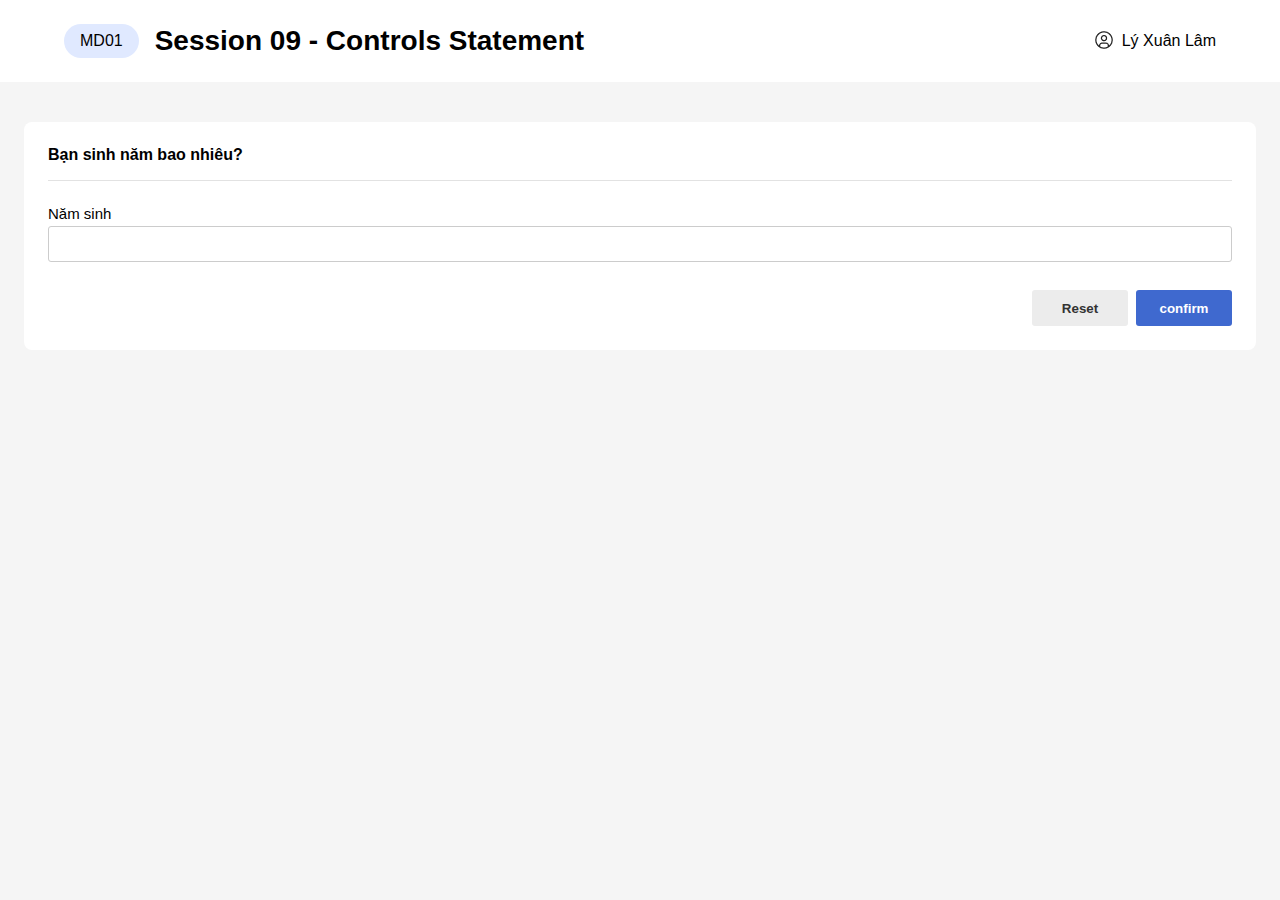
==== Module 01/Session 09 - Controls Statement/index.html @ 0c4fa776 "home work session 8" ====
<!DOCTYPE html>
<html lang="en">
<head>
    <meta charset="UTF-8">
    <meta name="viewport" content="width=device-width, initial-scale=1.0">
    <title>Document</title>
    <link href="./css/style.css" rel="stylesheet">
    <link href="./css/component.css" rel="stylesheet">
</head>
<body>
    <header class="module-info">
        <div class="session-name">
            <span>MD01</span>
            <h1>Session 09 - Controls Statement</h1>
        </div>
        <div class="student-info">
            <img src="./images/profile-ico.png">
            <span>Lý Xuân Lâm</span>
        </div>
    </header>

    <section class="container">
        <section class="box">
            <h1 class="box__header">Bạn sinh năm bao nhiêu?</h1>

            <form class="form">
                <div class="text-input-group">
                    <div>
                        <label for="physics">Năm sinh</label>
                        <input id="physics" class="text-input" type="number" />
                        <p class="error-message"></p>

                    </div>
                </div>
                <div class="button-group">
                    <button type="reset" id="reset1-btn" class="neutral-btn btn">Reset</button>
                    <button id="caculate-btn" class="primary-btn btn" type="button">confirm</button>
                </div>
            </form>
        </section>

    </section>
    
    <script src="./index.js"></script>
</body>
</html>
---- Module 01/Session 09 - Controls Statement/css/style.css ----
*{
    margin: 0;
    padding:0;
    box-sizing: border-box;
}

body{
    font-family: Arial, Helvetica, sans-serif;
    background-color: #f5f5f5;
}

.container{
    max-width: 1400px;
    margin: 0 auto;
    display: flex;
    justify-content: space-between;
    gap: 24px;
    padding: 0 24px;
}

.box{
    width: 100%;
    background-color: #fff;
    padding: 24px;
    border-radius: 8px;
    margin-bottom: 24px;
}

.box__header{
    padding-bottom: 16px;
    border-bottom: 1px solid #e2e2e2;
    margin-bottom: 24px;
    font-size: 16px;
}

.form{
    width: 100%;
    gap: 16px;
}

.text-input-group{
    display: flex;
    flex-direction: column;
    gap: 16px;
}

.text-input-group div{
    width: 100%;
}

.text-input-group .text-input{
    width: 100%;
}

.button-group{
    display: flex;
    justify-content: right;
    gap: 8px;
    margin-top: 20px;
}

.box__footer{
    border-top:1px solid #e2e2e2;
    padding-top: 8px;
    margin-top: 24px;
}

.box__footer li{
    display: inline-block;
    list-style:none;
    margin-right: 40px;
}

.box__footer li span{
    margin-left: 8px;
    font-weight: 700;
    font-size: 32px;
}

.box__footer li:first-child{
    margin-top: 0;
}
---- Module 01/Session 09 - Controls Statement/css/component.css ----
.module-info{
    background-color: #fff;
    padding:24px 64px;
    margin-bottom: 40px;
    display: flex;
    justify-content: space-between;
    align-items: center;
}

.session-name{
    display: flex;
    align-items: center;
    gap: 16px;
}

.session-name span{
    padding: 8px 16px;
    background-color: #E0E9FF;
    border-radius: 100px;

}

.session-name h1{
    font-size: 28px;
}

.student-info{
    display: flex;
    align-items: center;
    gap: 8px;
}

.student-info img{
    margin-bottom: 2px;
}

.btn{
    min-width: 96px;
    height: 36px;
    border: none;
    border-radius: 3px;
    cursor: pointer;
    font-weight: 600;
    color: #fff;
    transition: all 0.2s;
    padding:0 16px;
}

.primary-btn{
    background-color: #3F69CF;
}

.primary-btn:hover{
    background-color: #315CC4;
}

.secondary-btn{
    background-color: transparent;
    color: #335FCC;
    border: 1px solid #335FCC;
}

.secondary-btn:hover{
    background-color: #D6DFF5;
}

.neutral-btn{
    color: #333;
    background-color: #ececec;
}

.neutral-btn:hover{
    background-color: #e7e5e5;
}

.text-input{
    height: 36px;
    border-radius: 3px;
    padding: 0 16px;
    border: 1px solid #ccc;
}

label{
    display: block;
    margin-bottom: 4px;
    font-size: 15px;
}

.error-message{
    margin-top: 8px;
    font-size: 13px;
    color: rgb(172, 10, 10);
}
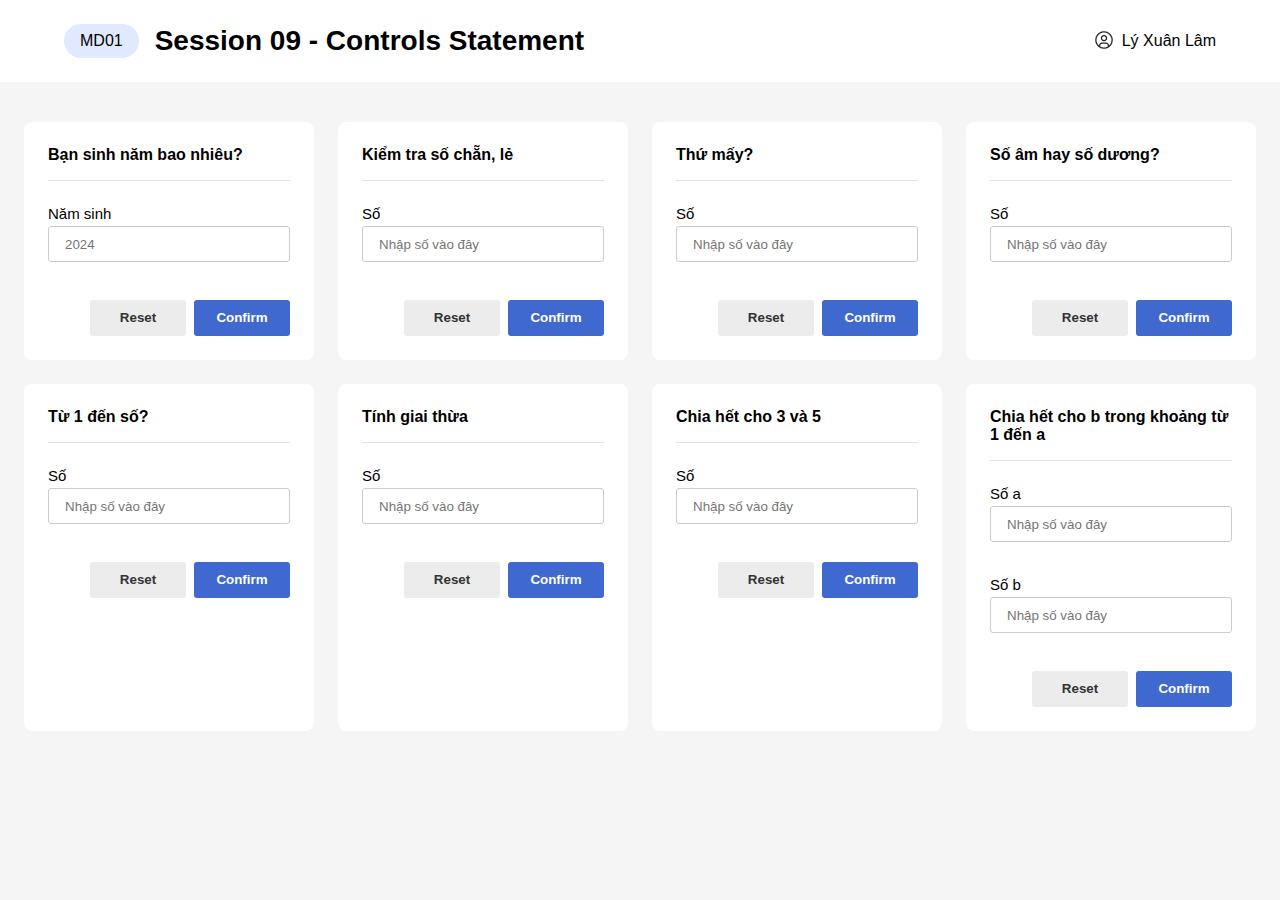
==== commit 1ae11f62: "homework session 9" ====
--- a/Module 01/Session 09 - Controls Statement/index.html
+++ b/Module 01/Session 09 - Controls Statement/index.html
@@ -22,25 +22,149 @@
     <section class="container">
         <section class="box">
             <h1 class="box__header">Bạn sinh năm bao nhiêu?</h1>
-
             <form class="form">
                 <div class="text-input-group">
                     <div>
-                        <label for="physics">Năm sinh</label>
-                        <input id="physics" class="text-input" type="number" />
-                        <p class="error-message"></p>
-
+                        <label for="birthday">Năm sinh</label>
+                        <input id="birthday" class="text-input" placeholder="2024" />
+                        <span class="message"></span>
                     </div>
                 </div>
                 <div class="button-group">
-                    <button type="reset" id="reset1-btn" class="neutral-btn btn">Reset</button>
-                    <button id="caculate-btn" class="primary-btn btn" type="button">confirm</button>
+                    <button id="reset-btn1" class="neutral-btn btn" type="reset">Reset</button>
+                    <button id="confirm-btn1" class="primary-btn btn" type="button">Confirm</button>
+                </div>
+            </form>
+        </section>
+
+        <section class="box">
+            <h1 class="box__header">Kiểm tra số chẵn, lẻ</h1>
+            <form class="form">
+                <div class="text-input-group">
+                    <div>
+                        <label for="number">Số</label>
+                        <input id="number" class="text-input" type="number" placeholder="Nhập số vào đây" />
+                        <span class="message"></span>
+                    </div>
+                </div>
+                <div class="button-group">
+                    <button id="reset-btn2" class="neutral-btn btn" type="reset">Reset</button>
+                    <button id="confirm-btn2" class="primary-btn btn" type="button">Confirm</button>
+                </div>
+            </form>
+        </section>
+
+        <section class="box">
+            <h1 class="box__header">Thứ mấy?</h1>
+            <form class="form">
+                <div class="text-input-group">
+                    <div>
+                        <label for="day">Số</label>
+                        <input id="day" class="text-input" type="number" placeholder="Nhập số vào đây" />
+                        <span class="message"></span>
+                    </div>
+                </div>
+                <div class="button-group">
+                    <button id="reset-btn3" class="neutral-btn btn" type="reset">Reset</button>
+                    <button id="confirm-btn3" class="primary-btn btn" type="button">Confirm</button>
+                </div>
+            </form>
+        </section>
+
+        <section class="box">
+            <h1 class="box__header">Số âm hay số dương?</h1>
+            <form class="form">
+                <div class="text-input-group">
+                    <div>
+                        <label for="number2">Số</label>
+                        <input id="number2" class="text-input" type="number" placeholder="Nhập số vào đây" />
+                        <span class="message"></span>
+                    </div>
+                </div>
+                <div class="button-group">
+                    <button id="reset-btn4" class="neutral-btn btn" type="reset">Reset</button>
+                    <button id="confirm-btn4" class="primary-btn btn" type="button">Confirm</button>
+                </div>
+            </form>
+        </section>
+    </section>
+
+    <section class="container">
+        <section class="box">
+            <h1 class="box__header">Từ 1 đến số?</h1>
+            <form class="form">
+                <div class="text-input-group">
+                    <div>
+                        <label for="number3">Số</label>
+                        <input id="number3" type="number" class="text-input" placeholder="Nhập số vào đây" />
+                        <span class="message"></span>
+                    </div>
+                </div>
+                <div class="button-group">
+                    <button id="reset-btn5" class="neutral-btn btn" type="reset">Reset</button>
+                    <button id="confirm-btn5" class="primary-btn btn" type="button">Confirm</button>
+                </div>
+            </form>
+        </section>
+
+        <section class="box">
+            <h1 class="box__header">Tính giai thừa</h1>
+            <form class="form">
+                <div class="text-input-group">
+                    <div>
+                        <label for="number4">Số</label>
+                        <input id="number4" class="text-input" type="number" placeholder="Nhập số vào đây" />
+                        <span class="message"></span>
+                    </div>
+                </div>
+                <div class="button-group">
+                    <button id="reset-btn6" class="neutral-btn btn" type="reset">Reset</button>
+                    <button id="confirm-btn6" class="primary-btn btn" type="button">Confirm</button>
+                </div>
+            </form>
+        </section>
+
+        <section class="box">
+            <h1 class="box__header">Chia hết cho 3 và 5</h1>
+            <form class="form">
+                <div class="text-input-group">
+                    <div>
+                        <label for="number5">Số</label>
+                        <input id="number5" class="text-input" type="number" placeholder="Nhập số vào đây" />
+                        <span class="message"></span>
+                    </div>
+                </div>
+                <div class="button-group">
+                    <button id="reset-btn7" class="neutral-btn btn" type="reset">Reset</button>
+                    <button id="confirm-btn7" class="primary-btn btn" type="button">Confirm</button>
+                </div>
+            </form>
+        </section>
+
+        <section class="box">
+            <h1 class="box__header">Chia hết cho b trong khoảng từ 1 đến a</h1>
+            <form class="form">
+                <div class="text-input-group">
+                    <div>
+                        <label for="number-a">Số a</label>
+                        <input id="number-a" class="text-input" type="number" placeholder="Nhập số vào đây" />
+                        <span class="message"></span>
+                    </div>
+                    <div>
+                        <label for="number-b">Số b</label>
+                        <input id="number-b" class="text-input" type="number" placeholder="Nhập số vào đây" />
+                        <span class="message"></span>
+                    </div>
+                </div>
+                <div class="button-group">
+                    <button id="reset-btn8" class="neutral-btn btn" type="reset">Reset</button>
+                    <button id="confirm-btn8" class="primary-btn btn" type="button">Confirm</button>
                 </div>
             </form>
         </section>
 
     </section>
-    
+
     <script src="./index.js"></script>
 </body>
 </html>--- a/Module 01/Session 09 - Controls Statement/css/style.css
+++ b/Module 01/Session 09 - Controls Statement/css/style.css
@@ -1,82 +1,83 @@
 *{
-    margin: 0;
-    padding:0;
-    box-sizing: border-box;
-}
-
-body{
-    font-family: Arial, Helvetica, sans-serif;
-    background-color: #f5f5f5;
-}
-
-.container{
-    max-width: 1400px;
-    margin: 0 auto;
-    display: flex;
-    justify-content: space-between;
-    gap: 24px;
-    padding: 0 24px;
-}
-
-.box{
-    width: 100%;
-    background-color: #fff;
-    padding: 24px;
-    border-radius: 8px;
-    margin-bottom: 24px;
-}
-
-.box__header{
-    padding-bottom: 16px;
-    border-bottom: 1px solid #e2e2e2;
-    margin-bottom: 24px;
-    font-size: 16px;
-}
-
-.form{
-    width: 100%;
-    gap: 16px;
-}
-
-.text-input-group{
-    display: flex;
-    flex-direction: column;
-    gap: 16px;
-}
-
-.text-input-group div{
-    width: 100%;
-}
-
-.text-input-group .text-input{
-    width: 100%;
-}
-
-.button-group{
-    display: flex;
-    justify-content: right;
-    gap: 8px;
-    margin-top: 20px;
-}
-
-.box__footer{
-    border-top:1px solid #e2e2e2;
-    padding-top: 8px;
-    margin-top: 24px;
-}
-
-.box__footer li{
-    display: inline-block;
-    list-style:none;
-    margin-right: 40px;
-}
-
-.box__footer li span{
-    margin-left: 8px;
-    font-weight: 700;
-    font-size: 32px;
-}
-
-.box__footer li:first-child{
-    margin-top: 0;
-}
+        margin: 0;
+        padding:0;
+        box-sizing: border-box;
+    }
+       
+    body{
+        font-family: Arial, Helvetica, sans-serif;
+        background-color: #f5f5f5;
+    }
+    
+    .container{
+        max-width: 1600px;
+        margin: 0 auto;
+        display: flex;
+        justify-content: space-between;
+        gap: 24px;
+        padding: 0 24px;
+    }
+    
+    .box{
+        width: 100%;
+        background-color: #fff;
+        padding: 24px;
+        border-radius: 8px;
+        margin-bottom: 24px;
+    }
+    
+    .box__header{
+        padding-bottom: 16px;
+        border-bottom: 1px solid #e2e2e2;
+        margin-bottom: 24px;
+        font-size: 16px;
+    }
+    
+    .form{
+        width: 100%;
+        gap: 16px;
+    }
+    
+    .text-input-group{
+        display: flex;
+        flex-direction: column;
+        gap: 16px;
+    }
+    
+    .text-input-group div{
+        width: 100%;
+    }
+    
+    .text-input-group .text-input{
+        width: 100%;
+    }
+    
+    .button-group{
+        display: flex;
+        justify-content: right;
+        gap: 8px;
+        margin-top: 20px;
+    }
+    
+    .box__footer{
+        border-top:1px solid #e2e2e2;
+        padding-top: 8px;
+        margin-top: 24px;
+    }
+    
+    .box__footer li{
+        display: inline-block;
+        list-style:none;
+        margin-right: 40px;
+    }
+    
+    .box__footer li span{
+        margin-left: 8px;
+        font-weight: 700;
+        font-size: 32px;
+    }
+    
+    .box__footer li:first-child{
+        margin-top: 0;
+    }
+       --- a/Module 01/Session 09 - Controls Statement/css/component.css
+++ b/Module 01/Session 09 - Controls Statement/css/component.css
@@ -1,93 +1,133 @@
 .module-info{
-    background-color: #fff;
-    padding:24px 64px;
-    margin-bottom: 40px;
-    display: flex;
-    justify-content: space-between;
-    align-items: center;
-}
-
-.session-name{
-    display: flex;
-    align-items: center;
-    gap: 16px;
-}
-
-.session-name span{
-    padding: 8px 16px;
-    background-color: #E0E9FF;
-    border-radius: 100px;
-
-}
-
-.session-name h1{
-    font-size: 28px;
-}
-
-.student-info{
-    display: flex;
-    align-items: center;
-    gap: 8px;
-}
-
-.student-info img{
-    margin-bottom: 2px;
-}
-
-.btn{
-    min-width: 96px;
-    height: 36px;
-    border: none;
-    border-radius: 3px;
-    cursor: pointer;
-    font-weight: 600;
-    color: #fff;
-    transition: all 0.2s;
-    padding:0 16px;
-}
-
-.primary-btn{
-    background-color: #3F69CF;
-}
-
-.primary-btn:hover{
-    background-color: #315CC4;
-}
-
-.secondary-btn{
-    background-color: transparent;
-    color: #335FCC;
-    border: 1px solid #335FCC;
-}
-
-.secondary-btn:hover{
-    background-color: #D6DFF5;
-}
-
-.neutral-btn{
-    color: #333;
-    background-color: #ececec;
-}
-
-.neutral-btn:hover{
-    background-color: #e7e5e5;
-}
-
-.text-input{
-    height: 36px;
-    border-radius: 3px;
-    padding: 0 16px;
-    border: 1px solid #ccc;
-}
-
-label{
-    display: block;
-    margin-bottom: 4px;
-    font-size: 15px;
-}
-
-.error-message{
-    margin-top: 8px;
-    font-size: 13px;
-    color: rgb(172, 10, 10);
-}+        background-color: #fff;
+        padding:24px 64px;
+        margin-bottom: 40px;
+        display: flex;
+        justify-content: space-between;
+        align-items: center;
+    }
+    
+    .session-name{
+        display: flex;
+        align-items: center;
+        gap: 16px;
+    }
+    
+    .session-name span{
+        padding: 8px 16px;
+        background-color: #E0E9FF;
+        border-radius: 100px;
+    }
+    
+    .session-name h1{
+        font-size: 28px;
+    }
+    
+    .student-info{
+        display: flex;
+        align-items: center;
+        gap: 8px;
+    }
+    
+    .student-info img{
+        margin-bottom: 2px;
+    }
+    
+    .btn{
+        display: inline-block;
+        line-height: 36px;
+        min-width: 96px;
+        height: 36px;
+        border: none;
+        border-radius: 3px;
+        cursor: pointer;
+        font-weight: 600;
+        color: #fff;
+        transition: all 0.2s;
+        padding:0 16px;
+        text-decoration: none;
+    }
+    
+    .primary-btn{
+        background-color: #3F69CF;
+    }
+    
+    .primary-btn:hover{
+        background-color: #315CC4;
+    }
+    
+    .secondary-btn{
+        background-color: transparent;
+        color: #335FCC;
+        border: 1px solid #335FCC;
+    }
+    
+    .secondary-btn:hover{
+        background-color: #D6DFF5;
+    }
+    
+    .neutral-btn{
+        color: #333;
+        background-color: #ececec;
+    }
+    
+    .neutral-btn:hover{
+        background-color: #e7e5e5;
+    }
+    
+    .text-input{
+        height: 36px;
+        border-radius: 3px;
+        padding: 0 16px;
+        border: 1px solid #ccc;
+    }
+    
+    .text-input.error{
+        border-color: rgb(202, 20, 20);
+    }
+    
+    label{
+        display: block;
+        margin-bottom: 4px;
+        font-size: 15px;
+    }
+    
+    .message{
+        margin-top: 8px;
+        display: inline-block;
+        font-size: 13px;
+    }
+    
+    .message.error{
+        color: rgb(202, 20, 20);
+    }
+    
+    .message.info{
+        color: #315CC4;
+    }
+    
+    .box-success{
+        min-width: 500px;
+        margin: 0 auto;
+        display: flex;
+        flex-direction: column;
+        align-items: center;
+        gap: 32px;
+        background-color:#fff;
+        padding:40px;
+        border-radius: 8px;
+    }
+    
+    .box-success__message{
+        text-align: center;
+    }
+    
+    .box-success__message p{
+        margin-top: 8px;
+    }
+    
+    .box-success svg{
+       font-size: 40px;
+       color: #315CC4;
+    }
+    